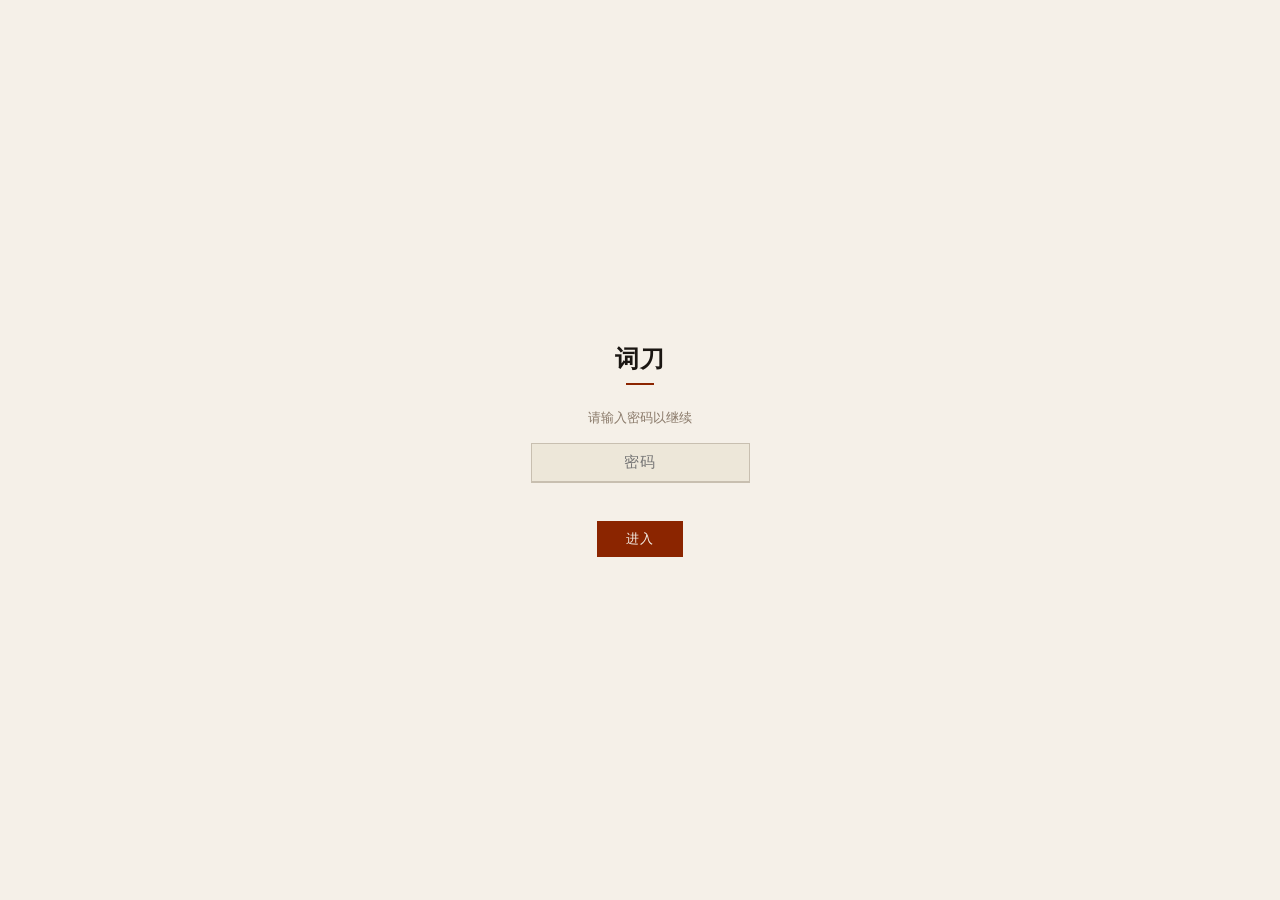
==== index.html @ be4b4edf "在主应用导航栏添加刀稿入口链接" ====
<!DOCTYPE html>
<html lang="zh-CN">
<head>
  <meta charset="UTF-8">
  <meta name="viewport" content="width=device-width, initial-scale=1, viewport-fit=cover">
  <meta name="theme-color" content="#8b2500">
  <meta name="description" content="词刀 — 一把切开概念误区的词典。3000个词条，四个维度切开每个概念。">
  <title>词刀 Cidao</title>
  <link rel="stylesheet" href="css/main.css">
  <link rel="manifest" href="manifest.json">
</head>
<body data-t="light">

<!-- 密码锁 -->
<div class="lock-screen" id="lockScreen">
  <div class="lock-box">
    <h1>词刀</h1>
    <div class="divider"></div>
    <div style="font-size:13px;color:var(--ink-f);margin-bottom:16px;">请输入密码以继续</div>
    <input type="password" id="lockPwd" placeholder="密码" onkeydown="if(event.key==='Enter')document.getElementById('lockBtn').click()">
    <div class="err" id="lockErr"></div>
    <button id="lockBtn">进入</button>
  </div>
</div>

<!-- 主应用 -->
<div class="app" id="app" style="display:none;">
  <div class="hd">
    <div class="hd-title">词刀</div>
    <div class="hd-acts">
      <a class="bn" href="./editor.html" title="刀稿 - 草稿编辑器" style="text-decoration:none;">✏️</a>
      <button class="bn" id="themeBtn" title="切换主题">🌙</button>
    </div>
  </div>
  <div class="app-body">
    <div id="mainView" class="content-area"></div>
  </div>
</div>

<!-- 模态框 -->
<div class="modal-overlay" id="modal">
  <div class="modal" id="modalContent"></div>
</div>

<!-- Toast -->
<div class="toast" id="toast"></div>

<script src="js/storage.js"></script>
<script src="js/search.js"></script>
<script src="js/app.js"></script>
</body>
</html>
---- css/main.css ----
/* 词刀 Cidao - 主样式 */
/* 保持书卷气：衬线字体、暖纸色背景、克制红色点缀 */

*,*::before,*::after{box-sizing:border-box;margin:0;padding:0}
html,body{height:100%;font-family:ui-serif,"Noto Serif CJK SC","Noto Serif SC","Songti SC",serif}
button,input,textarea,select{font:inherit}
::-webkit-scrollbar{width:4px}
::-webkit-scrollbar-thumb{background:var(--rule);border-radius:2px}

/* 主题变量 */
[data-t="light"]{
  --ink:#1a1612;--ink-l:#4a3f35;--ink-f:#8a7a6a;
  --paper:#f5f0e8;--paper-w:#ede7d9;--paper-d:#e0d8c8;
  --rule:#c8bfb0;--red:#8b2500;--red-bg:rgba(139,37,0,.07);
  background:var(--paper);color:var(--ink);color-scheme:light
}
[data-t="dark"]{
  --ink:#e0d8c8;--ink-l:#b0a898;--ink-f:#7a7060;
  --paper:#1c1a16;--paper-w:#242218;--paper-d:#2e2a24;
  --rule:#3a3428;--red:#d05030;--red-bg:rgba(208,80,48,.12);
  background:var(--paper);color:var(--ink);color-scheme:dark
}

/* 布局 */
.app{
  display:flex;flex-direction:column;height:100vh;
  background:var(--paper);color:var(--ink);overflow:hidden
}
.hd{
  display:flex;align-items:center;justify-content:space-between;
  padding:12px 20px;border-bottom:1px solid var(--rule);
  background:var(--paper-w);flex-shrink:0
}
.hd-title{font-size:18px;font-weight:600;letter-spacing:.04em}
.hd-acts{display:flex;gap:8px}
.app-body{flex:1;overflow-y:auto;padding:0}
.content-area{padding:20px;animation:fadeIn .3s ease}

@keyframes fadeIn{from{opacity:0;transform:translateY(6px)}to{opacity:1;transform:translateY(0)}}

/* 按钮 */
.bn{
  border:1px solid var(--rule);background:var(--paper-w);color:var(--ink);
  padding:6px 14px;cursor:pointer;font-size:13px;
  transition:all .2s
}
.bn:hover{background:var(--paper-d)}
.bn:active{transform:scale(.97)}
.bn.p{background:var(--red);color:#f5f0e8;border-color:var(--red)}
.bn.p:hover{opacity:.9}

/* 搜索栏 */
.search-bar{
  display:flex;gap:8px;margin-bottom:16px;
  padding:12px 20px;background:var(--paper-w);
  border-bottom:1px solid var(--rule)
}
.search-bar input{
  flex:1;padding:8px 12px;border:1px solid var(--rule);
  background:var(--paper);color:var(--ink);font-size:14px;
  outline:none
}
.search-bar input:focus{border-color:var(--red)}
.search-hint{
  font-size:11px;color:var(--ink-f);padding:0 20px;margin-top:-8px;margin-bottom:12px
}

/* 卡片 */
.card{
  padding:14px 20px;border-bottom:1px solid var(--rule);
  cursor:pointer;transition:background .2s
}
.card:hover{background:var(--paper-w)}
.card-title{font-size:15px;font-weight:500;margin-bottom:4px}
.card-meta{font-size:12px;color:var(--ink-f);line-height:1.5}

/* 词条详情 */
.word-detail{padding:20px}
.word-detail h2{font-size:22px;margin-bottom:16px;color:var(--ink)}
.word-field{margin-bottom:14px}
.word-field-label{
  font-size:11px;color:var(--red);letter-spacing:.06em;
  text-transform:uppercase;margin-bottom:4px;font-weight:600
}
.word-field-content{
  font-size:14px;line-height:1.7;color:var(--ink-l);
  padding:8px 12px;background:var(--red-bg);border-left:2px solid var(--red)
}

/* 首页 */
.home-hero{
  text-align:center;padding:40px 20px 24px
}
.home-hero h1{font-size:28px;letter-spacing:.08em;margin-bottom:6px}
.home-hero .subtitle{font-size:13px;color:var(--ink-f);margin-bottom:24px}
.home-actions{
  display:flex;gap:12px;justify-content:center;flex-wrap:wrap;
  margin-bottom:32px
}
.home-actions .bn{padding:10px 20px;font-size:14px}

/* 今日一词 / 随机一词 展示 */
.featured-word{
  max-width:480px;margin:0 auto;padding:20px;
  border:1px solid var(--rule);background:var(--paper-w)
}
.featured-word h3{
  font-size:18px;text-align:center;margin-bottom:12px
}
.featured-word .tag{
  display:inline-block;font-size:11px;color:var(--red);
  border:1px solid var(--red);padding:2px 8px;margin-bottom:12px
}

/* 模态框 */
.modal-overlay{
  position:fixed;inset:0;background:rgba(0,0,0,.4);
  display:none;align-items:center;justify-content:center;z-index:1000
}
.modal-overlay.show{display:flex}
.modal{
  background:var(--paper);border:1px solid var(--rule);
  padding:24px;max-width:500px;width:90%;max-height:80vh;
  overflow-y:auto
}
.modal h3{margin-bottom:16px;font-size:16px}
.modal-f{margin-bottom:12px}
.modal-f label{display:block;font-size:12px;color:var(--ink-f);margin-bottom:4px}
.modal-f input,.modal-f textarea{
  width:100%;padding:8px 10px;border:1px solid var(--rule);
  background:var(--paper-w);color:var(--ink);outline:none
}
.modal-f textarea{min-height:80px;resize:vertical}
.modal-acts{display:flex;gap:8px;justify-content:flex-end;margin-top:16px}

/* 密码锁 */
.lock-screen{
  position:fixed;inset:0;z-index:9999;
  display:flex;align-items:center;justify-content:center;
  background:var(--paper)
}
.lock-box{text-align:center;max-width:320px;padding:24px}
.lock-box h1{font-size:24px;letter-spacing:.06em;margin-bottom:8px}
.lock-box .divider{width:28px;height:2px;background:var(--red);margin:0 auto 24px}
.lock-box input{
  width:100%;font-size:15px;padding:10px 14px;
  background:var(--paper-w);border:1px solid var(--rule);
  border-bottom:2px solid var(--rule);color:var(--ink);
  outline:none;text-align:center;letter-spacing:.1em
}
.lock-box .err{font-size:12px;color:var(--red);margin-top:8px;min-height:18px}
.lock-box button{
  margin-top:12px;font-size:13px;padding:8px 28px;
  background:var(--red);color:#f5f0e8;border:1px solid var(--red);
  cursor:pointer;letter-spacing:.06em
}

/* Toast */
.toast{
  position:fixed;bottom:20px;left:50%;transform:translateX(-50%);
  background:var(--ink);color:var(--paper);padding:8px 20px;
  font-size:13px;display:none;z-index:2000;
  border-radius:2px
}

/* 统计 */
.stats{
  display:flex;gap:16px;justify-content:center;
  padding:12px 20px;font-size:12px;color:var(--ink-f)
}

/* 响应式 */
@media(max-width:480px){
  .home-hero{padding:28px 16px 16px}
  .home-hero h1{font-size:22px}
  .content-area{padding:16px}
  .search-bar{padding:10px 16px}
}
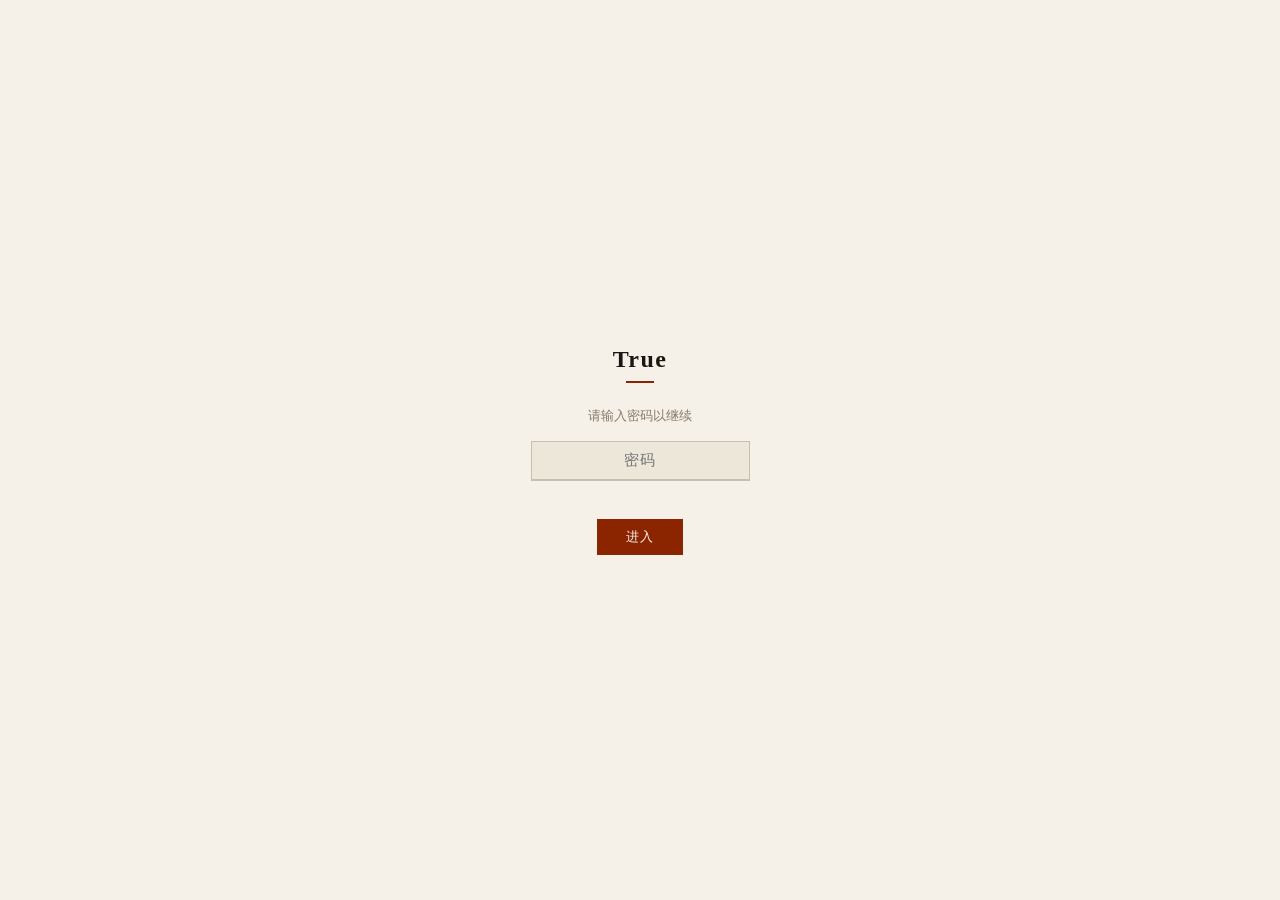
==== commit 1065d85e: "feat: phase 4 simplify editor to draft writing and saving flow" ====
--- a/index.html
+++ b/index.html
@@ -4,8 +4,8 @@
   <meta charset="UTF-8">
   <meta name="viewport" content="width=device-width, initial-scale=1, viewport-fit=cover">
   <meta name="theme-color" content="#8b2500">
-  <meta name="description" content="词刀 — 一把切开概念误区的词典。3000个词条，四个维度切开每个概念。">
-  <title>词刀 Cidao</title>
+  <meta name="description" content="True（原词刀）— 一把切开概念误区的词典。3000个词条，四个维度切开每个概念。">
+  <title>True（原词刀）</title>
   <link rel="stylesheet" href="css/main.css">
   <link rel="manifest" href="manifest.json">
 </head>
@@ -14,7 +14,7 @@
 <!-- 密码锁 -->
 <div class="lock-screen" id="lockScreen">
   <div class="lock-box">
-    <h1>词刀</h1>
+    <h1>True</h1>
     <div class="divider"></div>
     <div style="font-size:13px;color:var(--ink-f);margin-bottom:16px;">请输入密码以继续</div>
     <input type="password" id="lockPwd" placeholder="密码" onkeydown="if(event.key==='Enter')document.getElementById('lockBtn').click()">
@@ -26,7 +26,7 @@
 <!-- 主应用 -->
 <div class="app" id="app" style="display:none;">
   <div class="hd">
-    <div class="hd-title">词刀</div>
+    <div class="hd-title">True</div>
     <div class="hd-acts">
       <a class="bn" href="./editor.html" title="刀稿 - 草稿编辑器" style="text-decoration:none;">✏️</a>
       <button class="bn" id="themeBtn" title="切换主题">🌙</button>
@@ -47,6 +47,7 @@
 
 <script src="js/storage.js"></script>
 <script src="js/search.js"></script>
+<script src="js/true-image-exporter.js"></script>
 <script src="js/app.js"></script>
 </body>
 </html>
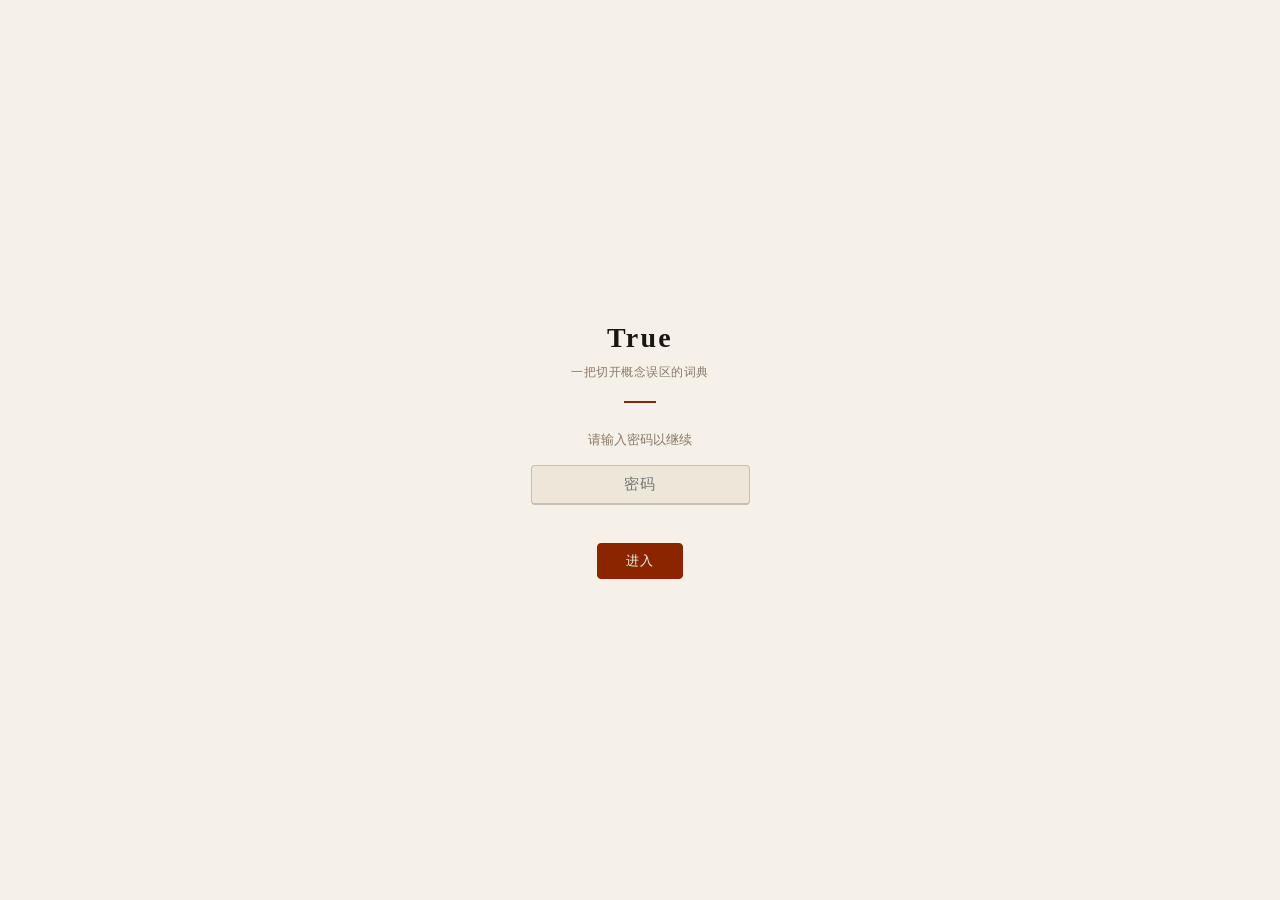
==== commit fd1fa38e: "UI优化第三步：首页与密码锁品牌强化（加大留白、突出标题、slogan、统计信息优化）" ====
--- a/index.html
+++ b/index.html
@@ -15,6 +15,7 @@
 <div class="lock-screen" id="lockScreen">
   <div class="lock-box">
     <h1>True</h1>
+    <div class="slogan">一把切开概念误区的词典</div>
     <div class="divider"></div>
     <div style="font-size:13px;color:var(--ink-f);margin-bottom:16px;">请输入密码以继续</div>
     <input type="password" id="lockPwd" placeholder="密码" onkeydown="if(event.key==='Enter')document.getElementById('lockBtn').click()">
--- a/css/main.css
+++ b/css/main.css
@@ -9,12 +9,14 @@
 
 /* 主题变量 */
 [data-t="light"]{
+  --radius: 4px;--shadow: 0 2px 8px rgba(26,22,18,.08);--transition: .2s ease;
   --ink:#1a1612;--ink-l:#4a3f35;--ink-f:#8a7a6a;
   --paper:#f5f0e8;--paper-w:#ede7d9;--paper-d:#e0d8c8;
   --rule:#c8bfb0;--red:#8b2500;--red-bg:rgba(139,37,0,.07);
   background:var(--paper);color:var(--ink);color-scheme:light
 }
 [data-t="dark"]{
+  --radius: 4px;--shadow: 0 2px 8px rgba(0,0,0,.24);--transition: .2s ease;
   --ink:#e0d8c8;--ink-l:#b0a898;--ink-f:#7a7060;
   --paper:#1c1a16;--paper-w:#242218;--paper-d:#2e2a24;
   --rule:#3a3428;--red:#d05030;--red-bg:rgba(208,80,48,.12);
@@ -42,9 +44,9 @@
 .bn{
   border:1px solid var(--rule);background:var(--paper-w);color:var(--ink);
   padding:6px 14px;cursor:pointer;font-size:13px;
-  transition:all .2s
+  transition:all var(--transition);border-radius:var(--radius)
 }
-.bn:hover{background:var(--paper-d)}
+.bn:hover{background:var(--paper-d);transition:all var(--transition)}
 .bn:active{transform:scale(.97)}
 .bn.p{background:var(--red);color:#f5f0e8;border-color:var(--red)}
 .bn.p:hover{opacity:.9}
@@ -58,7 +60,8 @@
 .search-bar input{
   flex:1;padding:8px 12px;border:1px solid var(--rule);
   background:var(--paper);color:var(--ink);font-size:14px;
-  outline:none
+  outline:none;
+  border-radius:var(--radius)
 }
 .search-bar input:focus{border-color:var(--red)}
 .search-hint{
@@ -68,9 +71,9 @@
 /* 卡片 */
 .card{
   padding:14px 20px;border-bottom:1px solid var(--rule);
-  cursor:pointer;transition:background .2s
+  cursor:pointer;transition:background .2s, border-left .2s, padding-left .2s;border-radius:var(--radius);
 }
-.card:hover{background:var(--paper-w)}
+.card:hover{background:var(--paper-w);border-left:3px solid var(--red);padding-left:17px}
 .card-title{font-size:15px;font-weight:500;margin-bottom:4px}
 .card-meta{font-size:12px;color:var(--ink-f);line-height:1.5}
 
@@ -89,10 +92,10 @@
 
 /* 首页 */
 .home-hero{
-  text-align:center;padding:40px 20px 24px
+  text-align:center;padding:56px 20px 32px
 }
-.home-hero h1{font-size:28px;letter-spacing:.08em;margin-bottom:6px}
-.home-hero .subtitle{font-size:13px;color:var(--ink-f);margin-bottom:24px}
+.home-hero h1{font-size:32px;letter-spacing:.08em;margin-bottom:8px;font-weight:700}
+.home-hero .subtitle{font-size:14px;color:var(--ink-f);margin-bottom:28px}
 .home-actions{
   display:flex;gap:12px;justify-content:center;flex-wrap:wrap;
   margin-bottom:32px
@@ -102,7 +105,7 @@
 /* 今日一词 / 随机一词 展示 */
 .featured-word{
   max-width:480px;margin:0 auto;padding:20px;
-  border:1px solid var(--rule);background:var(--paper-w)
+  border:1px solid var(--rule);background:var(--paper-w);border-radius:8px;box-shadow:var(--shadow);
 }
 .featured-word h3{
   font-size:18px;text-align:center;margin-bottom:12px
@@ -115,13 +118,14 @@
 /* 模态框 */
 .modal-overlay{
   position:fixed;inset:0;background:rgba(0,0,0,.4);
-  display:none;align-items:center;justify-content:center;z-index:1000
+  display:flex;opacity:0;pointer-events:none;visibility:hidden;align-items:center;justify-content:center;z-index:1000;transition:opacity .25s ease, visibility .25s ease
 }
-.modal-overlay.show{display:flex}
+.modal-overlay.show{opacity:1;pointer-events:auto;visibility:visible}
+.modal-overlay .modal{transform:translateY(12px);transition:transform .25s ease}
+.modal-overlay.show .modal{transform:translateY(0)}
 .modal{
   background:var(--paper);border:1px solid var(--rule);
-  padding:24px;max-width:500px;width:90%;max-height:80vh;
-  overflow-y:auto
+  padding:24px;max-width:500px;width:90%;max-height:80vh;border-radius:8px;box-shadow:var(--shadow);
 }
 .modal h3{margin-bottom:16px;font-size:16px}
 .modal-f{margin-bottom:12px}
@@ -139,34 +143,39 @@
   display:flex;align-items:center;justify-content:center;
   background:var(--paper)
 }
-.lock-box{text-align:center;max-width:320px;padding:24px}
-.lock-box h1{font-size:24px;letter-spacing:.06em;margin-bottom:8px}
-.lock-box .divider{width:28px;height:2px;background:var(--red);margin:0 auto 24px}
+.lock-box{text-align:center;max-width:340px;padding:40px 28px}
+.lock-box h1{font-size:28px;letter-spacing:.08em;margin-bottom:10px;font-weight:700}
+.lock-box .slogan{font-size:12px;color:var(--ink-f);margin-bottom:20px;letter-spacing:.04em}
+.lock-box .divider{width:32px;height:2px;background:var(--red);margin:0 auto 28px}
 .lock-box input{
   width:100%;font-size:15px;padding:10px 14px;
   background:var(--paper-w);border:1px solid var(--rule);
   border-bottom:2px solid var(--rule);color:var(--ink);
-  outline:none;text-align:center;letter-spacing:.1em
+  outline:none;text-align:center;letter-spacing:.1em;
+  border-radius:var(--radius)
 }
 .lock-box .err{font-size:12px;color:var(--red);margin-top:8px;min-height:18px}
 .lock-box button{
   margin-top:12px;font-size:13px;padding:8px 28px;
   background:var(--red);color:#f5f0e8;border:1px solid var(--red);
-  cursor:pointer;letter-spacing:.06em
+  cursor:pointer;letter-spacing:.06em;
+  border-radius:var(--radius);
+  transition:opacity var(--transition);
 }
+.lock-box button:hover{opacity:.9;}
 
 /* Toast */
 .toast{
   position:fixed;bottom:20px;left:50%;transform:translateX(-50%);
   background:var(--ink);color:var(--paper);padding:8px 20px;
   font-size:13px;display:none;z-index:2000;
-  border-radius:2px
+  border-radius:var(--radius)
 }
 
 /* 统计 */
 .stats{
   display:flex;gap:16px;justify-content:center;
-  padding:12px 20px;font-size:12px;color:var(--ink-f)
+  padding:16px 20px;font-size:13px;color:var(--ink-f);letter-spacing:.02em
 }
 
 /* 响应式 */
@@ -175,4 +184,5 @@
   .home-hero h1{font-size:22px}
   .content-area{padding:16px}
   .search-bar{padding:10px 16px}
+  .search-bar input{font-size:13px}
 }
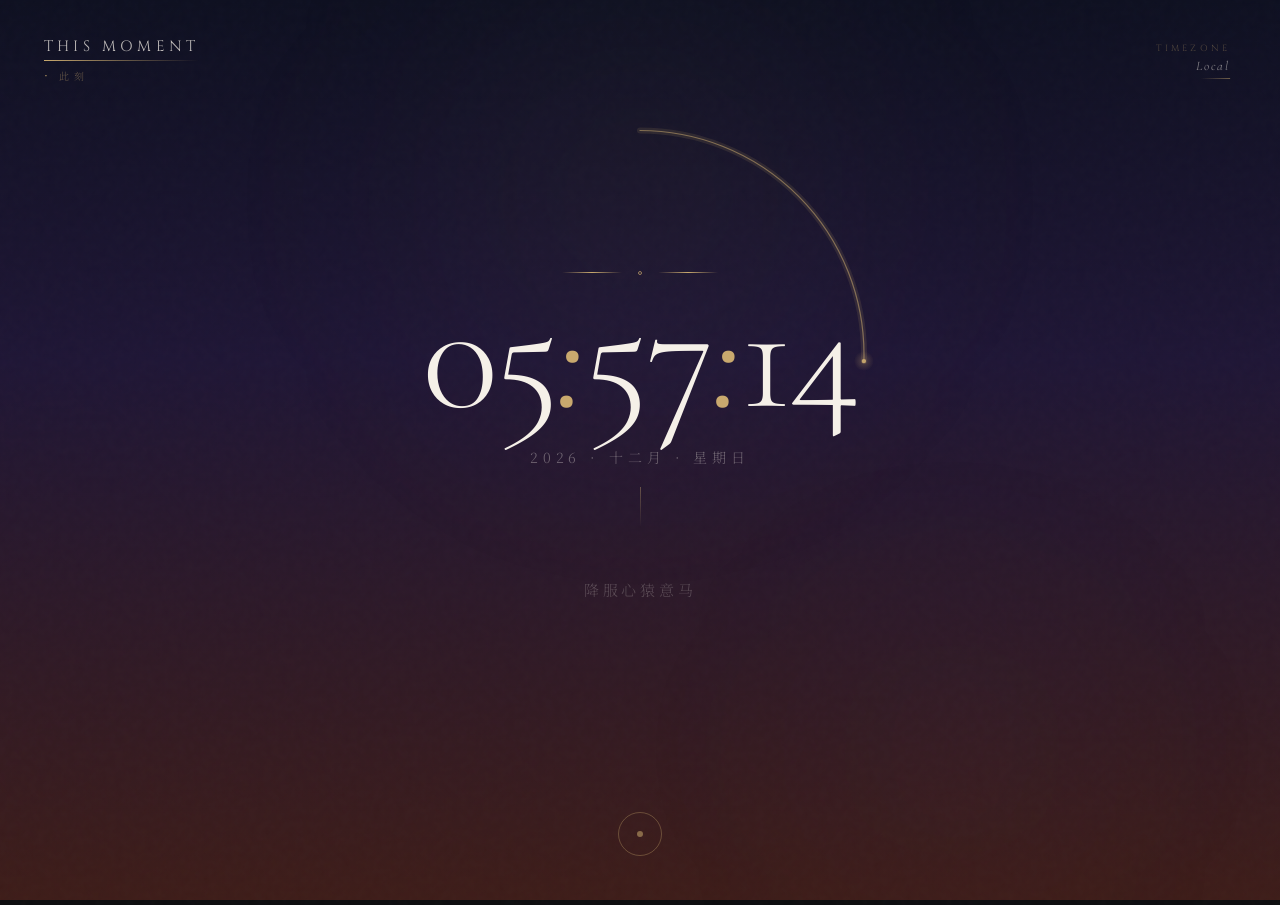
==== commit 0a056674: "入口页第一步：index.html改为app.html，此刻页面作为新入口index.html" ====
--- a/index.html
+++ b/index.html
@@ -1,54 +1,849 @@
 <!DOCTYPE html>
-<html lang="zh-CN">
+<html lang="zh">
 <head>
-  <meta charset="UTF-8">
-  <meta name="viewport" content="width=device-width, initial-scale=1, viewport-fit=cover">
-  <meta name="theme-color" content="#8b2500">
-  <meta name="description" content="True（原词刀）— 一把切开概念误区的词典。3000个词条，四个维度切开每个概念。">
-  <title>True（原词刀）</title>
-  <link rel="stylesheet" href="css/main.css">
-  <link rel="manifest" href="manifest.json">
+<meta charset="UTF-8">
+<meta name="viewport" content="width=device-width, initial-scale=1.0">
+<title>此刻 · This Moment</title>
+<link rel="preconnect" href="https://fonts.googleapis.com">
+<link href="https://fonts.googleapis.com/css2?family=Noto+Serif+SC:wght@300;400&family=Cormorant+Garamond:ital,wght@0,300;0,400;1,300;1,400&family=Cinzel:wght@300;400&display=swap" rel="stylesheet">
+<style>
+  *, *::before, *::after { box-sizing: border-box; margin: 0; padding: 0; }
+
+  :root {
+    --ink: #0d0d0f;
+    --paper: #f5f0e8;
+    --gold: #c9a96e;
+  }
+
+  html, body {
+    width: 100%; height: 100%;
+    background: var(--ink);
+    overflow: hidden;
+    font-family: 'Cormorant Garamond', 'Noto Serif SC', serif;
+    cursor: none;
+  }
+
+  /* ── Sky background layers (crossfade) ── */
+  #sky-a, #sky-b {
+    position: fixed; inset: 0; z-index: 0;
+    transition: opacity 0.8s ease;
+  }
+  #sky-b { opacity: 0; }
+
+  /* ── Custom cursor ── */
+  .cursor {
+    position: fixed; width: 6px; height: 6px;
+    background: var(--gold); border-radius: 50%;
+    pointer-events: none; z-index: 9999;
+    transform: translate(-50%, -50%);
+    mix-blend-mode: screen;
+  }
+  .cursor-ring {
+    position: fixed; width: 32px; height: 32px;
+    border: 1px solid rgba(201,169,110,0.4); border-radius: 50%;
+    pointer-events: none; z-index: 9998;
+    transform: translate(-50%, -50%);
+    transition: width 0.3s ease, height 0.3s ease;
+  }
+
+  /* ── Second arc canvas ── */
+  #arc {
+    position: fixed; inset: 0; z-index: 11;
+    pointer-events: none;
+    opacity: 0; animation: fadeIn 2s 2s forwards;
+  }
+
+  /* ── Grain ── */
+  .grain {
+    position: fixed; inset: -50%; width: 200%; height: 200%;
+    background-image: url("data:image/svg+xml,%3Csvg viewBox='0 0 256 256' xmlns='http://www.w3.org/2000/svg'%3E%3Cfilter id='noise'%3E%3CfeTurbulence type='fractalNoise' baseFrequency='0.9' numOctaves='4' stitchTiles='stitch'/%3E%3C/filter%3E%3Crect width='100%25' height='100%25' filter='url(%23noise)' opacity='0.035'/%3E%3C/svg%3E");
+    pointer-events: none; z-index: 2; opacity: 0.6;
+    animation: grainShift 0.5s steps(2) infinite;
+  }
+  @keyframes grainShift {
+    0%   { transform: translate(0,0); }
+    25%  { transform: translate(-2%,-1%); }
+    50%  { transform: translate(1%,2%); }
+    75%  { transform: translate(-1%,1%); }
+    100% { transform: translate(2%,-2%); }
+  }
+
+  /* ── Glows ── */
+  .glow { position: fixed; z-index: 2; border-radius: 50%; filter: blur(120px); pointer-events: none; }
+  .glow-1 {
+    width: 600px; height: 600px;
+    background: radial-gradient(circle, rgba(201,169,110,0.06) 0%, transparent 70%);
+    top: -100px; left: 50%; transform: translateX(-50%);
+    animation: breathe 8s ease-in-out infinite;
+  }
+  .glow-2 {
+    width: 400px; height: 400px;
+    background: radial-gradient(circle, rgba(100,120,180,0.05) 0%, transparent 70%);
+    bottom: -50px; right: 10%;
+    animation: breathe2 11s 2s ease-in-out infinite;
+  }
+  @keyframes breathe  { 0%,100%{opacity:.5;transform:translateX(-50%) scale(1)} 50%{opacity:1;transform:translateX(-50%) scale(1.1)} }
+  @keyframes breathe2 { 0%,100%{opacity:.4} 50%{opacity:.9} }
+
+  /* ── Logo ── */
+  .logo {
+    position: fixed; top: 36px; left: 44px;
+    z-index: 20; opacity: 0;
+    animation: riseIn 1.4s 0.6s cubic-bezier(0.16,1,0.3,1) forwards;
+    user-select: none;
+  }
+  .logo-main {
+    font-family: 'Cinzel', serif; font-weight: 300; font-size: 15px;
+    letter-spacing: 0.28em; color: rgba(245,240,232,0.75);
+    line-height: 1; text-transform: uppercase;
+    position: relative; display: inline-block;
+  }
+  .logo-main::after {
+    content: ''; display: block; margin-top: 6px; height: 1px;
+    background: linear-gradient(90deg, var(--gold), rgba(201,169,110,0.0));
+    width: 100%; transform-origin: left;
+    animation: expandLine 1.2s 1.2s cubic-bezier(0.16,1,0.3,1) both;
+  }
+  @keyframes expandLine { from{transform:scaleX(0)} to{transform:scaleX(1)} }
+  .logo-sub {
+    margin-top: 5px; font-family: 'Noto Serif SC', serif; font-weight: 300;
+    font-size: 10px; letter-spacing: 0.5em; color: rgba(201,169,110,0.45); display: block;
+  }
+  .logo-sub::before { content: '·'; margin-right: 6px; color: var(--gold); font-size: 12px; }
+
+  /* ── TZ Button ── */
+  .tz-btn {
+    position: fixed; top: 36px; right: 44px; z-index: 20;
+    background: none; border: none; cursor: none; opacity: 0;
+    animation: riseIn 1.4s 0.8s cubic-bezier(0.16,1,0.3,1) forwards;
+    display: flex; flex-direction: column; align-items: flex-end; gap: 4px; padding: 6px;
+  }
+  .tz-btn-label { font-family: 'Cinzel', serif; font-size: 9px; letter-spacing: 0.35em; color: rgba(201,169,110,0.35); text-transform: uppercase; transition: color 0.3s; }
+  .tz-btn-value { font-family: 'Cormorant Garamond', serif; font-style: italic; font-size: 13px; letter-spacing: 0.15em; color: rgba(245,240,232,0.5); transition: color 0.3s; }
+  .tz-btn-bar { width: 100%; height: 1px; background: linear-gradient(270deg, rgba(201,169,110,0.5), transparent); transform-origin: right; transform: scaleX(0.4); transition: transform 0.3s; }
+  .tz-btn:hover .tz-btn-label { color: rgba(201,169,110,0.7); }
+  .tz-btn:hover .tz-btn-value { color: rgba(245,240,232,0.85); }
+  .tz-btn:hover .tz-btn-bar   { transform: scaleX(1); }
+
+  /* ── TZ Panel ── */
+  .tz-panel {
+    position: fixed; top: 90px; right: 44px; z-index: 19; width: 220px;
+    background: rgba(13,13,15,0.92); border: 1px solid rgba(201,169,110,0.15);
+    backdrop-filter: blur(16px); -webkit-backdrop-filter: blur(16px);
+    border-radius: 2px; overflow: hidden; opacity: 0;
+    transform: translateY(-8px) scaleY(0.94); transform-origin: top right;
+    pointer-events: none;
+    transition: opacity 0.3s cubic-bezier(0.16,1,0.3,1), transform 0.3s cubic-bezier(0.16,1,0.3,1);
+  }
+  .tz-panel.open { opacity: 1; transform: translateY(0) scaleY(1); pointer-events: all; }
+  .tz-panel-header { padding: 12px 16px 8px; font-family: 'Cinzel', serif; font-size: 8px; letter-spacing: 0.4em; color: rgba(201,169,110,0.4); text-transform: uppercase; border-bottom: 1px solid rgba(201,169,110,0.08); }
+  .tz-list { padding: 6px 0; }
+  .tz-item { display: flex; align-items: center; justify-content: space-between; padding: 9px 16px; cursor: none; transition: background 0.2s; position: relative; overflow: hidden; }
+  .tz-item::before { content: ''; position: absolute; left: 0; top: 0; bottom: 0; width: 2px; background: var(--gold); transform: scaleY(0); transform-origin: center; transition: transform 0.25s; }
+  .tz-item:hover { background: rgba(201,169,110,0.05); }
+  .tz-item:hover::before, .tz-item.active::before { transform: scaleY(1); }
+  .tz-item.active { background: rgba(201,169,110,0.07); }
+  .tz-item-city { font-family: 'Cormorant Garamond', serif; font-size: 13px; letter-spacing: 0.08em; color: rgba(245,240,232,0.65); transition: color 0.2s; }
+  .tz-item:hover .tz-item-city, .tz-item.active .tz-item-city { color: rgba(245,240,232,0.9); }
+  .tz-item-offset { font-family: 'Cormorant Garamond', serif; font-style: italic; font-size: 11px; letter-spacing: 0.06em; color: rgba(201,169,110,0.35); transition: color 0.2s; }
+  .tz-item:hover .tz-item-offset, .tz-item.active .tz-item-offset { color: rgba(201,169,110,0.65); }
+
+  /* ── Scene ── */
+  .scene {
+    position: fixed; inset: 0; z-index: 10;
+    display: flex; flex-direction: column; align-items: center; justify-content: center;
+  }
+  .ornament { display: flex; align-items: center; gap: 16px; opacity: 0; animation: riseIn 1.2s 1.8s cubic-bezier(0.16,1,0.3,1) forwards; }
+  .ornament-line { width: 60px; height: 1px; background: linear-gradient(90deg, transparent, var(--gold), transparent); }
+  .ornament-dot  { width: 4px; height: 4px; border: 1px solid var(--gold); border-radius: 50%; opacity: 0.7; }
+
+  .time-display {
+    font-family: 'Cormorant Garamond', serif; font-weight: 300;
+    font-size: clamp(72px, 14vw, 160px); color: var(--paper);
+    letter-spacing: -0.02em; line-height: 1; text-align: center;
+    opacity: 0; animation: riseIn 1.4s 0.4s cubic-bezier(0.16,1,0.3,1) forwards;
+    user-select: none; transition: opacity 0.4s ease;
+  }
+  .time-display.switching { opacity: 0.2; }
+  .time-display .colon { color: var(--gold); animation: blink 2s step-start infinite; font-style: italic; }
+  @keyframes blink { 0%,100%{opacity:1} 50%{opacity:0.2} }
+
+  .date-display {
+    font-family: 'Noto Serif SC', serif; font-weight: 300;
+    font-size: clamp(11px, 1.4vw, 14px); color: rgba(245,240,232,0.35);
+    letter-spacing: 0.35em; text-align: center; margin-top: 12px;
+    opacity: 0; animation: riseIn 1.2s 0.9s cubic-bezier(0.16,1,0.3,1) forwards; user-select: none;
+  }
+  .mid-divider {
+    width: 1px; height: 40px;
+    background: linear-gradient(180deg, rgba(201,169,110,0.4), transparent);
+    margin: 20px auto 0; opacity: 0; animation: fadeIn 1.5s 1.5s forwards;
+  }
+
+  /* ── Poem ── */
+  .poem { margin-top: 52px; text-align: center; display: flex; flex-direction: column; gap: 10px; }
+  .poem-line {
+    font-family: 'Noto Serif SC', serif; font-weight: 300;
+    font-size: clamp(13px, 1.6vw, 15px); color: rgba(245,240,232,0.22);
+    letter-spacing: 0.25em; opacity: 0; transform: translateY(10px);
+    transition: color 0.6s ease, opacity 0.8s ease, transform 0.8s ease;
+  }
+  .poem-line:nth-child(1) { animation: riseIn 1s 2.2s cubic-bezier(0.16,1,0.3,1) forwards; }
+  .poem-line:nth-child(2) { animation: riseIn 1s 2.6s cubic-bezier(0.16,1,0.3,1) forwards; }
+  .poem-line:nth-child(3) { animation: riseIn 1s 3.0s cubic-bezier(0.16,1,0.3,1) forwards; }
+  .poem-line:nth-child(4) { animation: riseIn 1s 3.4s cubic-bezier(0.16,1,0.3,1) forwards; }
+  .poem:hover .poem-line { color: rgba(245,240,232,0.55); }
+  .poem-line:hover { color: var(--gold) !important; }
+  /* Poem fade transition */
+  .poem.fading .poem-line { opacity: 0 !important; transform: translateY(-6px) !important; }
+  .poem.entering .poem-line { opacity: 0; transform: translateY(10px); }
+
+  /* ── Bottom ornament ── */
+  .bottom-ornament {
+    position: fixed; bottom: 40px; left: 50%; transform: translateX(-50%);
+    display: flex; align-items: center; gap: 12px;
+    opacity: 0; animation: fadeIn 2s 4s forwards; z-index: 10;
+  }
+  .bottom-ornament span { font-family: 'Cormorant Garamond', serif; font-style: italic; font-size: 11px; letter-spacing: 0.3em; color: rgba(201,169,110,0.3); }
+  .bottom-ornament-line { width: 30px; height: 1px; background: rgba(201,169,110,0.2); }
+
+  /* ── Particles ── */
+  .particle { position: fixed; border-radius: 50%; pointer-events: none; z-index: 5; opacity: 0; background: var(--gold); }
+  @keyframes floatUp {
+    0%   { opacity:0; transform:translateY(0) translateX(0); }
+    10%  { opacity:0.6; }
+    90%  { opacity:0.2; }
+    100% { opacity:0; transform:translateY(-80vh) translateX(var(--dx)); }
+  }
+
+  /* ── Ripple ── */
+  .ripple {
+    position: fixed; border-radius: 50%; pointer-events: none; z-index: 3;
+    border: 1px solid rgba(201,169,110,0.25);
+    transform: translate(-50%,-50%) scale(0);
+    animation: rippleOut 1.6s cubic-bezier(0.2,0.8,0.4,1) forwards;
+  }
+  @keyframes rippleOut {
+    0%   { transform: translate(-50%,-50%) scale(0); opacity:0.7; }
+    100% { transform: translate(-50%,-50%) scale(1); opacity:0; }
+  }
+
+  /* ── Center ripple button ── */
+  .ripple-btn {
+    position: fixed; bottom: 44px; left: 50%; transform: translateX(-50%);
+    z-index: 20;
+    width: 44px; height: 44px; border-radius: 50%;
+    background: transparent;
+    border: 1px solid rgba(201,169,110,0.35);
+    cursor: none;
+    opacity: 0; animation: fadeIn 2s 4s forwards;
+    display: flex; align-items: center; justify-content: center;
+    transition: border-color 0.3s ease, box-shadow 0.3s ease;
+  }
+  .ripple-btn::before {
+    content: '';
+    width: 6px; height: 6px; border-radius: 50%;
+    background: rgba(201,169,110,0.55);
+    transition: transform 0.3s ease, background 0.3s ease;
+  }
+  .ripple-btn:hover {
+    border-color: rgba(201,169,110,0.7);
+    box-shadow: 0 0 18px rgba(201,169,110,0.12);
+  }
+  .ripple-btn:hover::before { transform: scale(1.6); background: rgba(201,169,110,0.9); }
+
+
+
+  @keyframes fadeIn { to { opacity: 1; } }
+  @keyframes riseIn { to { opacity: 1; transform: translateY(0); } }
+</style>
 </head>
-<body data-t="light">
-
-<!-- 密码锁 -->
-<div class="lock-screen" id="lockScreen">
-  <div class="lock-box">
-    <h1>True</h1>
-    <div class="slogan">一把切开概念误区的词典</div>
-    <div class="divider"></div>
-    <div style="font-size:13px;color:var(--ink-f);margin-bottom:16px;">请输入密码以继续</div>
-    <input type="password" id="lockPwd" placeholder="密码" onkeydown="if(event.key==='Enter')document.getElementById('lockBtn').click()">
-    <div class="err" id="lockErr"></div>
-    <button id="lockBtn">进入</button>
+<body>
+
+<div id="sky-a"></div>
+<div id="sky-b"></div>
+<div class="cursor" id="cursor"></div>
+<div class="cursor-ring" id="cursorRing"></div>
+<canvas id="arc"></canvas>
+<canvas id="stars"></canvas>
+<div class="grain"></div>
+<div class="glow glow-1"></div>
+<div class="glow glow-2"></div>
+
+<div class="logo">
+  <span class="logo-main">This Moment</span>
+  <span class="logo-sub">此刻</span>
+</div>
+
+<button class="tz-btn" id="tzBtn" onclick="togglePanel()">
+  <span class="tz-btn-label">Timezone</span>
+  <span class="tz-btn-value" id="tzBtnValue">Local</span>
+  <span class="tz-btn-bar"></span>
+</button>
+
+<div class="tz-panel" id="tzPanel">
+  <div class="tz-panel-header">Select Region</div>
+  <div class="tz-list" id="tzList"></div>
+</div>
+
+<div class="scene">
+  <div class="ornament">
+    <div class="ornament-line"></div>
+    <div class="ornament-dot"></div>
+    <div class="ornament-line"></div>
+  </div>
+  <div class="time-display" id="clockDisplay">
+    <span id="hh">00</span><span class="colon">:</span><span id="mm">00</span><span class="colon">:</span><span id="ss">00</span>
+  </div>
+  <div class="date-display" id="dateDisplay">——</div>
+  <div class="mid-divider"></div>
+  <div class="poem" id="poem">
+    <div class="poem-line" id="pl0"></div>
+    <div class="poem-line" id="pl1"></div>
+    <div class="poem-line" id="pl2"></div>
+    <div class="poem-line" id="pl3"></div>
   </div>
 </div>
 
-<!-- 主应用 -->
-<div class="app" id="app" style="display:none;">
-  <div class="hd">
-    <div class="hd-title">True</div>
-    <div class="hd-acts">
-      <a class="bn" href="./editor.html" title="刀稿 - 草稿编辑器" style="text-decoration:none;">✏️</a>
-      <button class="bn" id="themeBtn" title="切换主题">🌙</button>
-    </div>
-  </div>
-  <div class="app-body">
-    <div id="mainView" class="content-area"></div>
-  </div>
-</div>
-
-<!-- 模态框 -->
-<div class="modal-overlay" id="modal">
-  <div class="modal" id="modalContent"></div>
-</div>
-
-<!-- Toast -->
-<div class="toast" id="toast"></div>
-
-<script src="js/storage.js"></script>
-<script src="js/search.js"></script>
-<script src="js/true-image-exporter.js"></script>
-<script src="js/app.js"></script>
+
+
+<button class="ripple-btn" id="rippleBtn"></button>
+
+<script>
+// ══════════════════════════════════════
+// 1. POEMS — rotate every 18s
+// ══════════════════════════════════════
+const POEMS = [
+  ['降服心猿意马', '', '', ''],
+];
+let poemIdx = 0;
+
+function setPoem(lines, animate) {
+  const poem = document.getElementById('poem');
+  if (animate) {
+    poem.classList.add('fading');
+    setTimeout(() => {
+      lines.forEach((l,i) => { document.getElementById('pl'+i).textContent = l; });
+      poem.classList.remove('fading');
+      poem.classList.add('entering');
+      // stagger in
+      lines.forEach((_,i) => {
+        const el = document.getElementById('pl'+i);
+        el.style.transition = 'none';
+        el.style.opacity = '0';
+        el.style.transform = 'translateY(10px)';
+        setTimeout(() => {
+          el.style.transition = 'opacity 0.9s ease, transform 0.9s ease, color 0.6s ease';
+          el.style.opacity = '1';
+          el.style.transform = 'translateY(0)';
+        }, 80 + i * 140);
+      });
+      setTimeout(() => poem.classList.remove('entering'), 1500);
+    }, 700);
+  } else {
+    lines.forEach((l,i) => { document.getElementById('pl'+i).textContent = l; });
+  }
+}
+
+// Initial load (no animation — CSS handles it)
+setPoem(POEMS[0], false);
+// Override initial CSS animations so JS can control
+setTimeout(() => {
+  document.querySelectorAll('.poem-line').forEach(el => {
+    el.style.opacity = '1';
+    el.style.transform = 'translateY(0)';
+  });
+}, 4000);
+
+setInterval(() => {
+  if (POEMS.length <= 1) return;
+  poemIdx = (poemIdx + 1) % POEMS.length;
+  setPoem(POEMS[poemIdx], true);
+}, 18000);
+
+// ══════════════════════════════════════
+// 2. SKY — color by hour
+// ══════════════════════════════════════
+// Each entry: [hour, gradientCSS]
+const SKY_PALETTE = [
+  [0,  'linear-gradient(180deg, #0d0d0f 0%, #080d1a 100%)'],           // midnight — pure dark
+  [3,  'linear-gradient(180deg, #060810 0%, #0a0d20 100%)'],           // deep night — cold indigo
+  [5,  'linear-gradient(180deg, #0a0d1f 0%, #1a1030 50%, #2a1020 100%)'], // pre-dawn — deep indigo-purple
+  [6,  'linear-gradient(180deg, #0d0f20 0%, #1e1535 40%, #3d1c18 100%)'], // dawn — purple fading to ember
+  [7,  'linear-gradient(180deg, #141830 0%, #2e2040 40%, #8b3a20 80%, #c86020 100%)'], // sunrise — orange bleeds up
+  [8,  'linear-gradient(180deg, #1a1a2e 0%, #16213e 40%, #c47a3a 100%)'], // morning
+  [10, 'linear-gradient(180deg, #1a2030 0%, #1e3050 60%, #8ab0c8 100%)'], // mid morning — steel blue
+  [12, 'linear-gradient(180deg, #121820 0%, #1c2c40 60%, #5888a8 100%)'], // noon
+  [15, 'linear-gradient(180deg, #111620 0%, #1a2838 60%, #4878a0 100%)'], // afternoon
+  [17, 'linear-gradient(180deg, #141020 0%, #241830 50%, #9a4a28 100%)'], // late afternoon
+  [18, 'linear-gradient(180deg, #100d18 0%, #2a1a28 40%, #c05030 80%, #e07840 100%)'], // sunset
+  [19, 'linear-gradient(180deg, #0d0d18 0%, #1a1030 50%, #6a2818 100%)'], // dusk
+  [20, 'linear-gradient(180deg, #0d0d14 0%, #10101e 60%, #2a1520 100%)'], // evening
+  [22, 'linear-gradient(180deg, #0d0d0f 0%, #0a0c16 100%)'],           // night
+  [24, 'linear-gradient(180deg, #0d0d0f 0%, #080d1a 100%)'],
+];
+
+function getSkyGradient(hour, minute) {
+  const t = hour + minute / 60;
+  let a = SKY_PALETTE[0], b = SKY_PALETTE[SKY_PALETTE.length - 1];
+  for (let i = 0; i < SKY_PALETTE.length - 1; i++) {
+    if (t >= SKY_PALETTE[i][0] && t < SKY_PALETTE[i+1][0]) {
+      a = SKY_PALETTE[i]; b = SKY_PALETTE[i+1]; break;
+    }
+  }
+  // We can't truly interpolate CSS gradient strings, so just snap to nearest
+  const frac = (t - a[0]) / (b[0] - a[0]);
+  return frac < 0.5 ? a[1] : b[1];
+}
+
+let lastSkyGradient = null, skyActive = 'a';
+function updateSky(h, m) {
+  const gradient = getSkyGradient(h, m);
+  if (gradient === lastSkyGradient) return;
+  lastSkyGradient = gradient;
+  if (skyActive === 'a') {
+    const b = document.getElementById('sky-b');
+    b.style.background = gradient;
+    b.style.opacity = '1';
+    document.getElementById('sky-a').style.opacity = '0';
+    skyActive = 'b';
+  } else {
+    const a = document.getElementById('sky-a');
+    a.style.background = gradient;
+    a.style.opacity = '1';
+    document.getElementById('sky-b').style.opacity = '0';
+    skyActive = 'a';
+  }
+}
+
+// ══════════════════════════════════════
+// 3. TIMEZONE
+// ══════════════════════════════════════
+const ZONES = [
+  { city: 'Local',       tz: null,                    label: 'Local'  },
+  { city: 'Beijing',     tz: 'Asia/Shanghai',          label: 'UTC+8'  },
+  { city: 'Tokyo',       tz: 'Asia/Tokyo',             label: 'UTC+9'  },
+  { city: 'Singapore',   tz: 'Asia/Singapore',         label: 'UTC+8'  },
+  { city: 'Dubai',       tz: 'Asia/Dubai',             label: 'UTC+4'  },
+  { city: 'London',      tz: 'Europe/London',          label: 'UTC±0'  },
+  { city: 'Paris',       tz: 'Europe/Paris',           label: 'UTC+1'  },
+  { city: 'New York',    tz: 'America/New_York',       label: 'UTC-5'  },
+  { city: 'Los Angeles', tz: 'America/Los_Angeles',    label: 'UTC-8'  },
+  { city: 'São Paulo',   tz: 'America/Sao_Paulo',      label: 'UTC-3'  },
+  { city: 'Sydney',      tz: 'Australia/Sydney',       label: 'UTC+10' },
+];
+let currentZone = ZONES[0], panelOpen = false;
+
+const list = document.getElementById('tzList');
+ZONES.forEach((z, i) => {
+  const el = document.createElement('div');
+  el.className = 'tz-item' + (i===0?' active':'');
+  el.dataset.index = i;
+  el.innerHTML = `<span class="tz-item-city">${z.city}</span><span class="tz-item-offset">${z.label}</span>`;
+  el.addEventListener('click', () => selectZone(i));
+  list.appendChild(el);
+});
+
+function selectZone(i) {
+  currentZone = ZONES[i];
+  document.getElementById('tzBtnValue').textContent = currentZone.city;
+  document.querySelectorAll('.tz-item').forEach((el,j) => el.classList.toggle('active', j===i));
+  const clk = document.getElementById('clockDisplay');
+  clk.classList.add('switching');
+  setTimeout(() => clk.classList.remove('switching'), 350);
+  closePanel();
+}
+function togglePanel() { panelOpen ? closePanel() : openPanel(); }
+function openPanel()  { panelOpen=true;  document.getElementById('tzPanel').classList.add('open'); }
+function closePanel() { panelOpen=false; document.getElementById('tzPanel').classList.remove('open'); }
+document.addEventListener('click', e => {
+  if (panelOpen && !e.target.closest('#tzPanel') && !e.target.closest('#tzBtn')) closePanel();
+});
+
+// ══════════════════════════════════════
+// 4. CLOCK
+// ══════════════════════════════════════
+function pad(n) { return String(n).padStart(2,'0'); }
+const WEEKDAYS_ZH = ['星期日','星期一','星期二','星期三','星期四','星期五','星期六'];
+const MONTHS_ZH   = ['一月','二月','三月','四月','五月','六月','七月','八月','九月','十月','十一月','十二月'];
+
+function getZonedDate() {
+  if (!currentZone.tz) {
+    const n = new Date();
+    return { h:n.getHours(), m:n.getMinutes(), s:n.getSeconds(), y:n.getFullYear(), mo:n.getMonth(), wd:n.getDay() };
+  }
+  const now = new Date();
+  const fmt = new Intl.DateTimeFormat('en-US', {
+    timeZone: currentZone.tz,
+    hour:'numeric', minute:'numeric', second:'numeric',
+    year:'numeric', month:'numeric', weekday:'short', hour12:false
+  });
+  const parts = Object.fromEntries(fmt.formatToParts(now).map(p=>[p.type,p.value]));
+  return {
+    h: parseInt(parts.hour) % 24, m: parseInt(parts.minute), s: parseInt(parts.second),
+    y: parseInt(parts.year), mo: parseInt(parts.month)-1,
+    wd: ['Sun','Mon','Tue','Wed','Thu','Fri','Sat'].indexOf(parts.weekday),
+  };
+}
+
+function tick() {
+  const t = getZonedDate();
+  document.getElementById('hh').textContent = pad(t.h);
+  document.getElementById('mm').textContent = pad(t.m);
+  document.getElementById('ss').textContent = pad(t.s);
+  const city = currentZone.city==='Local' ? '' : ` · ${currentZone.city}`;
+  document.getElementById('dateDisplay').textContent =
+    `${t.y} · ${MONTHS_ZH[t.mo]} · ${WEEKDAYS_ZH[t.wd>=0?t.wd:0]}${city}`;
+  updateSky(t.h, t.m);
+}
+tick();
+setInterval(tick, 1000);
+
+// ══════════════════════════════════════
+// ARC — second progress ring around clock
+// ══════════════════════════════════════
+const arcCanvas = document.getElementById('arc');
+const arcCtx = arcCanvas.getContext('2d');
+
+function resizeArc() {
+  arcCanvas.width  = window.innerWidth;
+  arcCanvas.height = window.innerHeight;
+}
+resizeArc();
+window.addEventListener('resize', resizeArc);
+
+function drawArc() {
+  const t = getZonedDate();
+  const seconds = t.s + (Date.now() % 1000) / 1000; // smooth sub-second
+  const progress = seconds / 60;
+
+  const W = arcCanvas.width, H = arcCanvas.height;
+  arcCtx.clearRect(0, 0, W, H);
+
+  const clockEl = document.getElementById('clockDisplay');
+  const clockRect = clockEl.getBoundingClientRect();
+  const cx = clockRect.left + clockRect.width / 2;
+  const cy = clockRect.top + clockRect.height / 2;
+
+  // Radius: clear outside the clock text
+  const fontSize = Math.min(160, Math.max(72, W * 0.14));
+  const radius = fontSize * 1.05 + 56;
+
+  const startAngle = -Math.PI / 2; // 12 o'clock
+  const endAngle   = startAngle + progress * Math.PI * 2;
+
+  // Trailing glow (wider, dimmer)
+  arcCtx.beginPath();
+  arcCtx.arc(cx, cy, radius, startAngle, endAngle);
+  arcCtx.strokeStyle = 'rgba(201,169,110,0.12)';
+  arcCtx.lineWidth = 6;
+  arcCtx.lineCap = 'round';
+  arcCtx.stroke();
+
+  // Main arc
+  arcCtx.beginPath();
+  arcCtx.arc(cx, cy, radius, startAngle, endAngle);
+  arcCtx.strokeStyle = 'rgba(201,169,110,0.55)';
+  arcCtx.lineWidth = 1.2;
+  arcCtx.lineCap = 'round';
+  arcCtx.stroke();
+
+  // Bright tip dot
+  if (progress > 0.005) {
+    const tipX = cx + Math.cos(endAngle) * radius;
+    const tipY = cy + Math.sin(endAngle) * radius;
+    arcCtx.beginPath();
+    arcCtx.arc(tipX, tipY, 2.2, 0, Math.PI * 2);
+    arcCtx.fillStyle = 'rgba(201,169,110,0.95)';
+    arcCtx.fill();
+
+    // Tip glow
+    const grad = arcCtx.createRadialGradient(tipX, tipY, 0, tipX, tipY, 10);
+    grad.addColorStop(0, 'rgba(201,169,110,0.3)');
+    grad.addColorStop(1, 'rgba(201,169,110,0)');
+    arcCtx.beginPath();
+    arcCtx.arc(tipX, tipY, 10, 0, Math.PI * 2);
+    arcCtx.fillStyle = grad;
+    arcCtx.fill();
+  }
+
+  requestAnimationFrame(drawArc);
+}
+drawArc();
+
+
+
+// ══════════════════════════════════════
+// 5. STARS — with cursor ripple attract
+// ══════════════════════════════════════
+const canvas = document.getElementById('stars');
+const ctx = canvas.getContext('2d');
+let stars = [], mouseX = -9999, mouseY = -9999, starRipple = null;
+
+function resize() {
+  canvas.width = window.innerWidth;
+  canvas.height = window.innerHeight;
+  initStars();
+}
+function initStars() {
+  stars = [];
+  const count = Math.floor(canvas.width * canvas.height / 5500);
+  for (let i = 0; i < count; i++) {
+    stars.push({
+      x: Math.random() * canvas.width,
+      y: Math.random() * canvas.height,
+      ox: 0, oy: 0,   // offset from base
+      bx: Math.random() * canvas.width,
+      by: Math.random() * canvas.height,
+      r: Math.random() * 0.9 + 0.1,
+      speed: Math.random() * 0.004 + 0.001,
+      phase: Math.random() * Math.PI * 2,
+    });
+    stars[stars.length-1].bx = stars[stars.length-1].x;
+    stars[stars.length-1].by = stars[stars.length-1].y;
+  }
+}
+
+const ATTRACT_RADIUS = 160;
+const ATTRACT_STRENGTH = 18;
+const RETURN_SPEED = 0.06;
+
+function drawStars(t) {
+  ctx.clearRect(0, 0, canvas.width, canvas.height);
+
+  // Compute ripple wave front
+  let rippleWave = null;
+  if (starRipple) {
+    const elapsed = performance.now() - starRipple.startTime;
+    const progress = elapsed / starRipple.duration;
+    if (progress >= 1) {
+      starRipple = null;
+    } else {
+      const maxDist = Math.sqrt(canvas.width * canvas.width + canvas.height * canvas.height);
+      const waveFront = progress * maxDist * 1.1;
+      const waveWidth = maxDist * 0.18;
+      const strength  = 38 * Math.sin(progress * Math.PI); // peaks mid-way
+      rippleWave = { cx: starRipple.cx, cy: starRipple.cy, waveFront, waveWidth, strength };
+    }
+  }
+
+  for (const s of stars) {
+    // Attraction toward cursor
+    const dx = mouseX - s.bx, dy = mouseY - s.by;
+    const dist = Math.sqrt(dx*dx + dy*dy);
+    let tx = 0, ty = 0;
+    if (dist < ATTRACT_RADIUS && dist > 0) {
+      const force = (1 - dist / ATTRACT_RADIUS);
+      tx = (dx / dist) * force * ATTRACT_STRENGTH;
+      ty = (dy / dist) * force * ATTRACT_STRENGTH;
+    }
+
+    // Ripple wave push
+    if (rippleWave) {
+      const rdx = s.bx - rippleWave.cx, rdy = s.by - rippleWave.cy;
+      const rdist = Math.sqrt(rdx*rdx + rdy*rdy) || 1;
+      const distFromWave = Math.abs(rdist - rippleWave.waveFront);
+      if (distFromWave < rippleWave.waveWidth) {
+        const waveFactor = Math.cos((distFromWave / rippleWave.waveWidth) * Math.PI * 0.5);
+        const push = rippleWave.strength * waveFactor;
+        tx += (rdx / rdist) * push;
+        ty += (rdy / rdist) * push;
+      }
+    }
+
+    s.ox += (tx - s.ox) * RETURN_SPEED;
+    s.oy += (ty - s.oy) * RETURN_SPEED;
+    s.x = s.bx + s.ox;
+    s.y = s.by + s.oy;
+
+    const alpha = 0.12 + 0.55 * (0.5 + 0.5 * Math.sin(t * s.speed + s.phase));
+    // Stars near cursor get brighter
+    const boost = dist < ATTRACT_RADIUS ? (1 - dist/ATTRACT_RADIUS) * 0.5 : 0;
+    ctx.beginPath();
+    ctx.arc(s.x, s.y, s.r + boost * 0.8, 0, Math.PI*2);
+    ctx.fillStyle = `rgba(245,240,232,${Math.min(1, alpha + boost)})`;
+    ctx.fill();
+  }
+}
+function loop(t) { drawStars(t * 0.001); requestAnimationFrame(loop); }
+resize();
+window.addEventListener('resize', resize);
+requestAnimationFrame(loop);
+
+// ══════════════════════════════════════
+// 6. CURSOR + RIPPLE
+// ══════════════════════════════════════
+const cur  = document.getElementById('cursor');
+const ring = document.getElementById('cursorRing');
+let mx=-100, my=-100, rx=-100, ry=-100;
+
+window.addEventListener('mousemove', e => {
+  mx = e.clientX; my = e.clientY;
+  mouseX = mx; mouseY = my;
+});
+
+// Ripple on click
+window.addEventListener('click', e => {
+  const size = 80 + Math.random() * 60;
+  const r = document.createElement('div');
+  r.className = 'ripple';
+  r.style.cssText = `left:${e.clientX}px;top:${e.clientY}px;width:${size}px;height:${size}px;`;
+  document.body.appendChild(r);
+  setTimeout(() => r.remove(), 1700);
+});
+
+(function animCursor() {
+  cur.style.left=mx+'px'; cur.style.top=my+'px';
+  rx+=(mx-rx)*0.12; ry+=(my-ry)*0.12;
+  ring.style.left=rx+'px'; ring.style.top=ry+'px';
+  requestAnimationFrame(animCursor);
+})();
+
+// ══════════════════════════════════════
+// 8. STAR RIPPLE BUTTON
+// ══════════════════════════════════════
+let soundIdx = 0;
+const SOUNDS = [
+  // 0 — 铜钵 singing bowl
+  (ac) => {
+    const now = ac.currentTime;
+    [[432, 0.18, 3.2], [864, 0.06, 2.5], [1296, 0.025, 1.8]].forEach(([freq, vol, dur]) => {
+      const o = ac.createOscillator(), g = ac.createGain();
+      o.type = 'sine'; o.frequency.setValueAtTime(freq, now);
+      o.frequency.exponentialRampToValueAtTime(freq * 0.995, now + dur);
+      g.gain.setValueAtTime(0, now);
+      g.gain.linearRampToValueAtTime(vol, now + 0.012);
+      g.gain.exponentialRampToValueAtTime(0.001, now + dur);
+      o.connect(g); g.connect(ac.destination);
+      o.start(now); o.stop(now + dur + 0.1);
+    });
+  },
+  // 1 — 水滴 water drop
+  (ac) => {
+    const now = ac.currentTime;
+    const o = ac.createOscillator(), g = ac.createGain();
+    o.type = 'sine';
+    o.frequency.setValueAtTime(1200, now);
+    o.frequency.exponentialRampToValueAtTime(400, now + 0.12);
+    g.gain.setValueAtTime(0.3, now);
+    g.gain.exponentialRampToValueAtTime(0.001, now + 0.5);
+    o.connect(g); g.connect(ac.destination);
+    o.start(now); o.stop(now + 0.55);
+    // tiny echo
+    setTimeout(() => {
+      const now2 = ac.currentTime;
+      const o2 = ac.createOscillator(), g2 = ac.createGain();
+      o2.type = 'sine';
+      o2.frequency.setValueAtTime(900, now2);
+      o2.frequency.exponentialRampToValueAtTime(320, now2 + 0.09);
+      g2.gain.setValueAtTime(0.12, now2);
+      g2.gain.exponentialRampToValueAtTime(0.001, now2 + 0.35);
+      o2.connect(g2); g2.connect(ac.destination);
+      o2.start(now2); o2.stop(now2 + 0.4);
+    }, 180);
+  },
+  // 2 — 木鱼 wood block
+  (ac) => {
+    const now = ac.currentTime;
+    const buf = ac.createBuffer(1, ac.sampleRate * 0.15, ac.sampleRate);
+    const data = buf.getChannelData(0);
+    for (let i = 0; i < data.length; i++) data[i] = (Math.random() * 2 - 1) * Math.exp(-i / (ac.sampleRate * 0.018));
+    const src = ac.createBufferSource();
+    const bpf = ac.createBiquadFilter();
+    bpf.type = 'bandpass'; bpf.frequency.value = 800; bpf.Q.value = 8;
+    const g = ac.createGain(); g.gain.setValueAtTime(0.9, now); g.gain.exponentialRampToValueAtTime(0.001, now + 0.15);
+    src.buffer = buf; src.connect(bpf); bpf.connect(g); g.connect(ac.destination);
+    src.start(now);
+  },
+  // 3 — 风铃 wind chime
+  (ac) => {
+    const now = ac.currentTime;
+    [[1568, 0, 0.08], [2093, 0.06, 0.07], [1760, 0.13, 0.09], [2349, 0.22, 0.06]].forEach(([freq, delay, att]) => {
+      const o = ac.createOscillator(), g = ac.createGain();
+      o.type = 'triangle'; o.frequency.value = freq;
+      g.gain.setValueAtTime(0, now + delay);
+      g.gain.linearRampToValueAtTime(0.12, now + delay + att);
+      g.gain.exponentialRampToValueAtTime(0.001, now + delay + 1.8);
+      o.connect(g); g.connect(ac.destination);
+      o.start(now + delay); o.stop(now + delay + 1.9);
+    });
+  },
+  // 4 — 低沉弦鸣 cello-ish drone
+  (ac) => {
+    const now = ac.currentTime;
+    const o = ac.createOscillator(), g = ac.createGain();
+    const wave = ac.createPeriodicWave(
+      new Float32Array([0, 1, 0.5, 0.25, 0.1, 0.05]),
+      new Float32Array([0, 0, 0,   0,    0,   0])
+    );
+    o.setPeriodicWave(wave); o.frequency.value = 110;
+    g.gain.setValueAtTime(0, now);
+    g.gain.linearRampToValueAtTime(0.2, now + 0.3);
+    g.gain.setValueAtTime(0.2, now + 1.2);
+    g.gain.exponentialRampToValueAtTime(0.001, now + 2.8);
+    o.connect(g); g.connect(ac.destination);
+    o.start(now); o.stop(now + 2.9);
+  },
+  // 5 — 玻璃杯 glass rim
+  (ac) => {
+    const now = ac.currentTime;
+    [[523, 0.14], [1047, 0.055], [1568, 0.022]].forEach(([freq, vol]) => {
+      const o = ac.createOscillator(), g = ac.createGain();
+      o.type = 'sine'; o.frequency.setValueAtTime(freq, now);
+      o.frequency.linearRampToValueAtTime(freq + 2, now + 2.5);
+      g.gain.setValueAtTime(0, now);
+      g.gain.linearRampToValueAtTime(vol, now + 0.04);
+      g.gain.setValueAtTime(vol, now + 0.3);
+      g.gain.exponentialRampToValueAtTime(0.001, now + 2.5);
+      o.connect(g); g.connect(ac.destination);
+      o.start(now); o.stop(now + 2.6);
+    });
+  },
+  // 6 — 空旷钟声 distant bell
+  (ac) => {
+    const now = ac.currentTime;
+    [[220, 0.22, 4.0], [440, 0.1, 3.2], [880, 0.05, 2.2], [1320, 0.025, 1.4]].forEach(([freq, vol, dur]) => {
+      const o = ac.createOscillator(), g = ac.createGain();
+      o.type = 'sine'; o.frequency.value = freq;
+      g.gain.setValueAtTime(0, now);
+      g.gain.linearRampToValueAtTime(vol, now + 0.008);
+      g.gain.exponentialRampToValueAtTime(0.001, now + dur);
+      o.connect(g); g.connect(ac.destination);
+      o.start(now); o.stop(now + dur + 0.1);
+    });
+  },
+];
+
+document.getElementById('rippleBtn').addEventListener('click', e => {
+  e.stopPropagation();
+  const btn = document.getElementById('rippleBtn');
+  const rect = btn.getBoundingClientRect();
+  const cx = rect.left + rect.width / 2;
+  const cy = rect.top + rect.height / 2;
+  starRipple = { cx, cy, startTime: performance.now(), duration: 2500 };
+
+  try {
+    const ac = new (window.AudioContext || window.webkitAudioContext)();
+    SOUNDS[soundIdx % SOUNDS.length](ac);
+    soundIdx++;
+  } catch(e) {}
+});
+
+
+// ══════════════════════════════════════
+function spawnParticle() {
+  const p = document.createElement('div');
+  p.className = 'particle';
+  const x = Math.random() * window.innerWidth;
+  const dx = (Math.random()-0.5)*60;
+  const dur = 8 + Math.random()*10;
+  const delay = Math.random()*2;
+  const size = Math.random() > 0.7 ? 2 : 1;
+  p.style.cssText = `left:${x}px;bottom:0;width:${size}px;height:${size}px;--dx:${dx}px;animation:floatUp ${dur}s ${delay}s linear forwards;`;
+  document.body.appendChild(p);
+  setTimeout(() => p.remove(), (dur+delay+0.5)*1000);
+}
+setInterval(spawnParticle, 1200);
+</script>
 </body>
 </html>
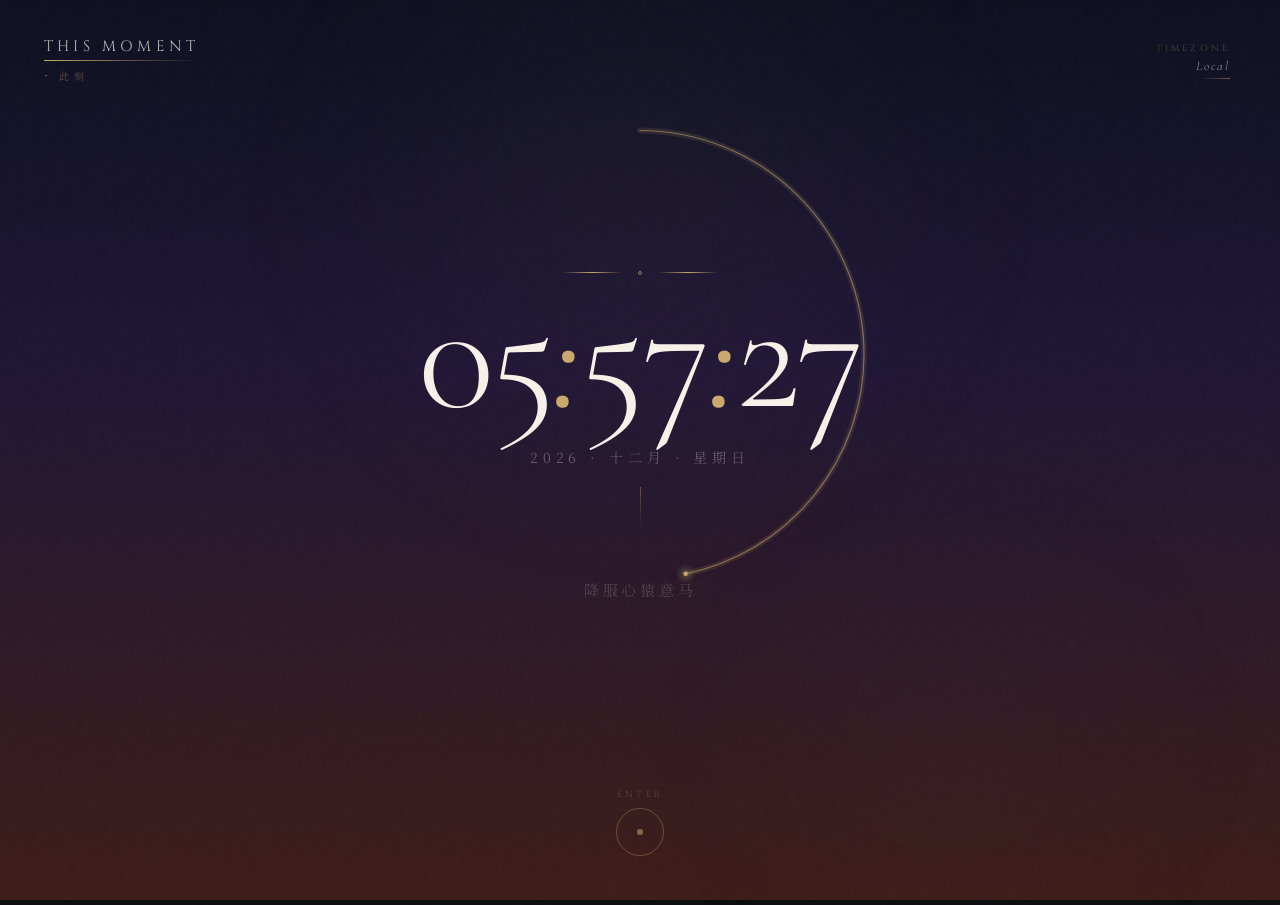
==== commit 931e0802: "入口页第二步：圆形按钮改为进入True（音效+波纹+退出动画+跳转），修复编辑器返回链接" ====
--- a/index.html
+++ b/index.html
@@ -232,12 +232,12 @@
   .ripple-btn {
     position: fixed; bottom: 44px; left: 50%; transform: translateX(-50%);
     z-index: 20;
-    width: 44px; height: 44px; border-radius: 50%;
+    width: 48px; height: 48px; border-radius: 50%;
     background: transparent;
     border: 1px solid rgba(201,169,110,0.35);
     cursor: none;
     opacity: 0; animation: fadeIn 2s 4s forwards;
-    display: flex; align-items: center; justify-content: center;
+    display: flex; flex-direction: column; align-items: center; justify-content: center; gap: 0;
     transition: border-color 0.3s ease, box-shadow 0.3s ease;
   }
   .ripple-btn::before {
@@ -251,6 +251,21 @@
     box-shadow: 0 0 18px rgba(201,169,110,0.12);
   }
   .ripple-btn:hover::before { transform: scale(1.6); background: rgba(201,169,110,0.9); }
+  .enter-hint {
+    position: fixed; bottom: 100px; left: 50%; transform: translateX(-50%);
+    font-family: 'Cinzel', serif; font-size: 9px; letter-spacing: 0.35em;
+    color: rgba(201,169,110,0.3); text-transform: uppercase;
+    opacity: 0; animation: fadeIn 2s 5s forwards; z-index: 20;
+    pointer-events: none;
+  }
+  /* Exit transition */
+  .page-exit {
+    animation: pageExit 0.8s cubic-bezier(0.4,0,0.2,1) forwards;
+  }
+  @keyframes pageExit {
+    0% { opacity: 1; transform: scale(1); }
+    100% { opacity: 0; transform: scale(1.02); }
+  }
 
 
 
@@ -307,6 +322,7 @@
 
 
 
+<span class="enter-hint">Enter</span>
 <button class="ripple-btn" id="rippleBtn"></button>
 
 <script>
@@ -827,6 +843,14 @@
     SOUNDS[soundIdx % SOUNDS.length](ac);
     soundIdx++;
   } catch(e) {}
+
+  // 进入 True 主应用
+  setTimeout(() => {
+    document.body.classList.add('page-exit');
+    setTimeout(() => {
+      window.location.href = './app.html';
+    }, 700);
+  }, 600);
 });
 
 
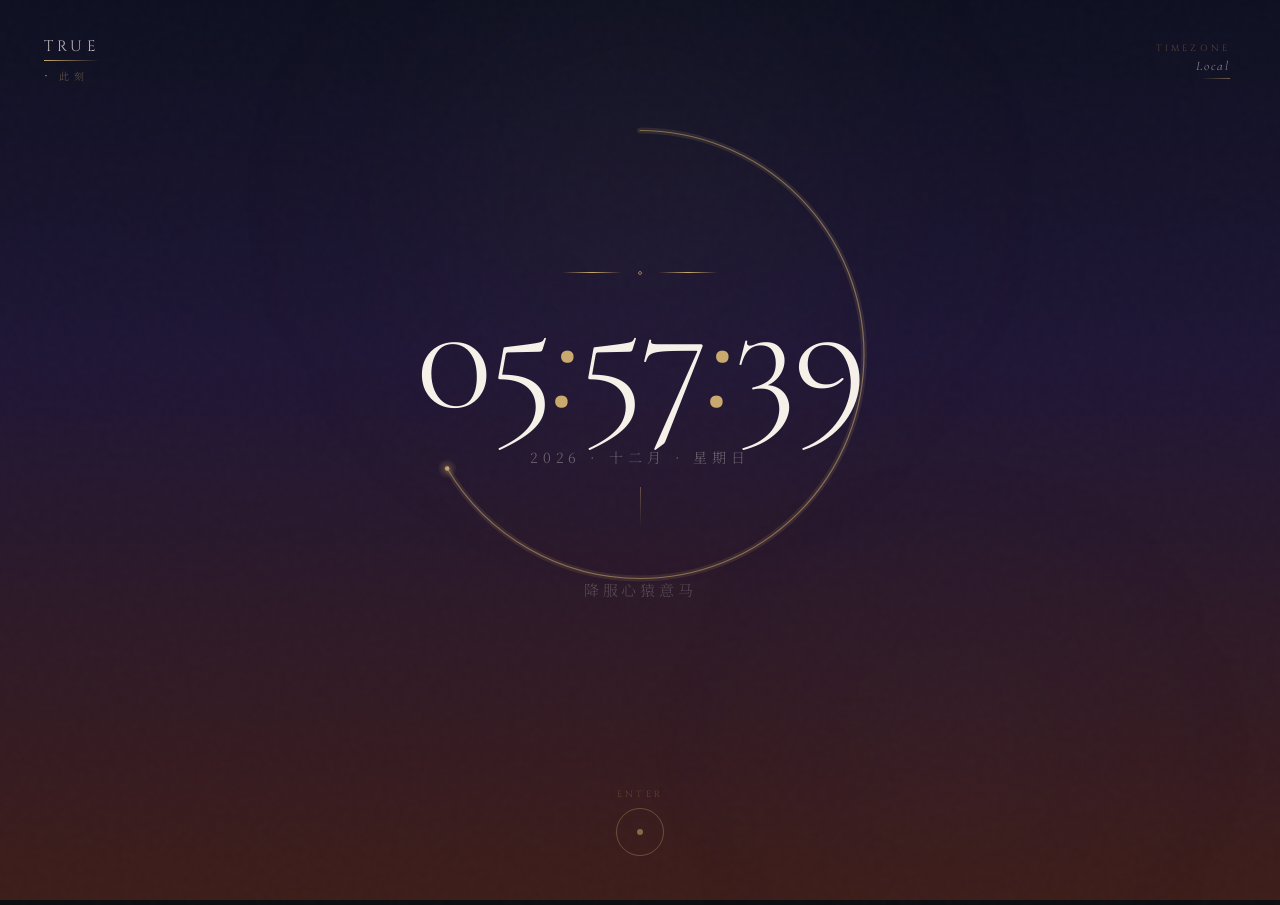
==== commit 369440ed: "入口页第三步：品牌统一，logo改为True·此刻，title改为True · 此刻" ====
--- a/index.html
+++ b/index.html
@@ -3,7 +3,7 @@
 <head>
 <meta charset="UTF-8">
 <meta name="viewport" content="width=device-width, initial-scale=1.0">
-<title>此刻 · This Moment</title>
+<title>True · 此刻</title>
 <link rel="preconnect" href="https://fonts.googleapis.com">
 <link href="https://fonts.googleapis.com/css2?family=Noto+Serif+SC:wght@300;400&family=Cormorant+Garamond:ital,wght@0,300;0,400;1,300;1,400&family=Cinzel:wght@300;400&display=swap" rel="stylesheet">
 <style>
@@ -286,7 +286,7 @@
 <div class="glow glow-2"></div>
 
 <div class="logo">
-  <span class="logo-main">This Moment</span>
+  <span class="logo-main">True</span>
   <span class="logo-sub">此刻</span>
 </div>
 
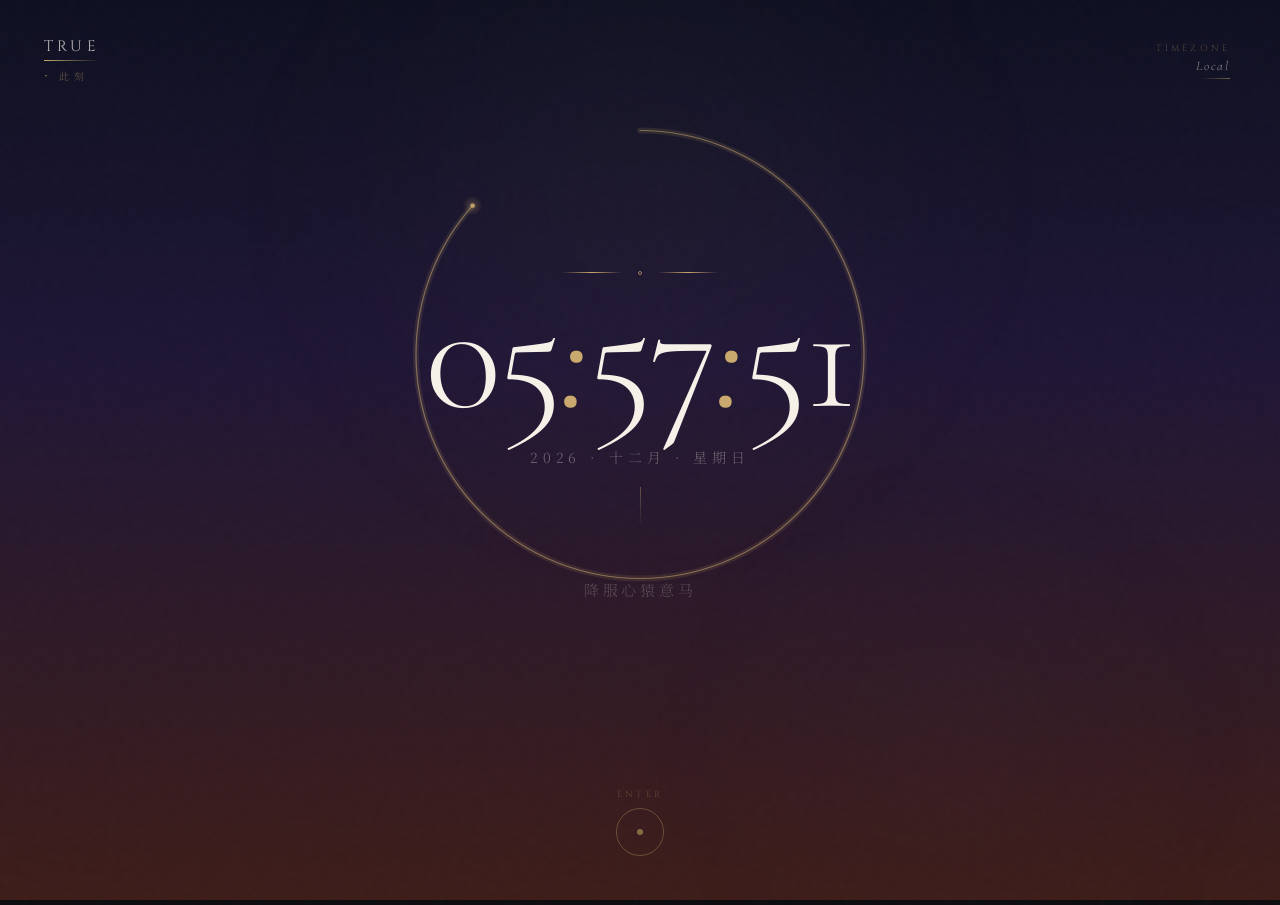
==== commit 807d397d: "入口页第六步：移动端适配（隐藏自定义光标、恢复默认cursor、缩小字号间距、时区面板优化）+PWA start_url改为app.html" ====
--- a/index.html
+++ b/index.html
@@ -268,6 +268,32 @@
   }
 
 
+
+  /* ── Mobile ── */
+  @media (max-width: 768px) {
+    html, body { cursor: auto; }
+    .cursor, .cursor-ring { display: none !important; }
+    .ripple-btn { cursor: pointer; }
+    .tz-btn { cursor: pointer; }
+    .tz-item { cursor: pointer; }
+    .logo { top: 24px; left: 24px; }
+    .logo-main { font-size: 13px; }
+    .tz-btn { top: 24px; right: 24px; }
+    .tz-panel { top: 72px; right: 24px; width: 200px; }
+    .time-display { font-size: clamp(56px, 16vw, 100px); }
+    .poem-line { font-size: 13px; letter-spacing: 0.15em; }
+    .ripple-btn { bottom: 36px; }
+    .enter-hint { bottom: 88px; }
+    .bottom-ornament { bottom: 30px; }
+  }
+
+  @media (hover: none) {
+    html, body { cursor: auto; }
+    .cursor, .cursor-ring { display: none !important; }
+    .ripple-btn { cursor: pointer; }
+    .tz-btn { cursor: pointer; }
+    .tz-item { cursor: pointer; }
+  }
 
   @keyframes fadeIn { to { opacity: 1; } }
   @keyframes riseIn { to { opacity: 1; transform: translateY(0); } }
